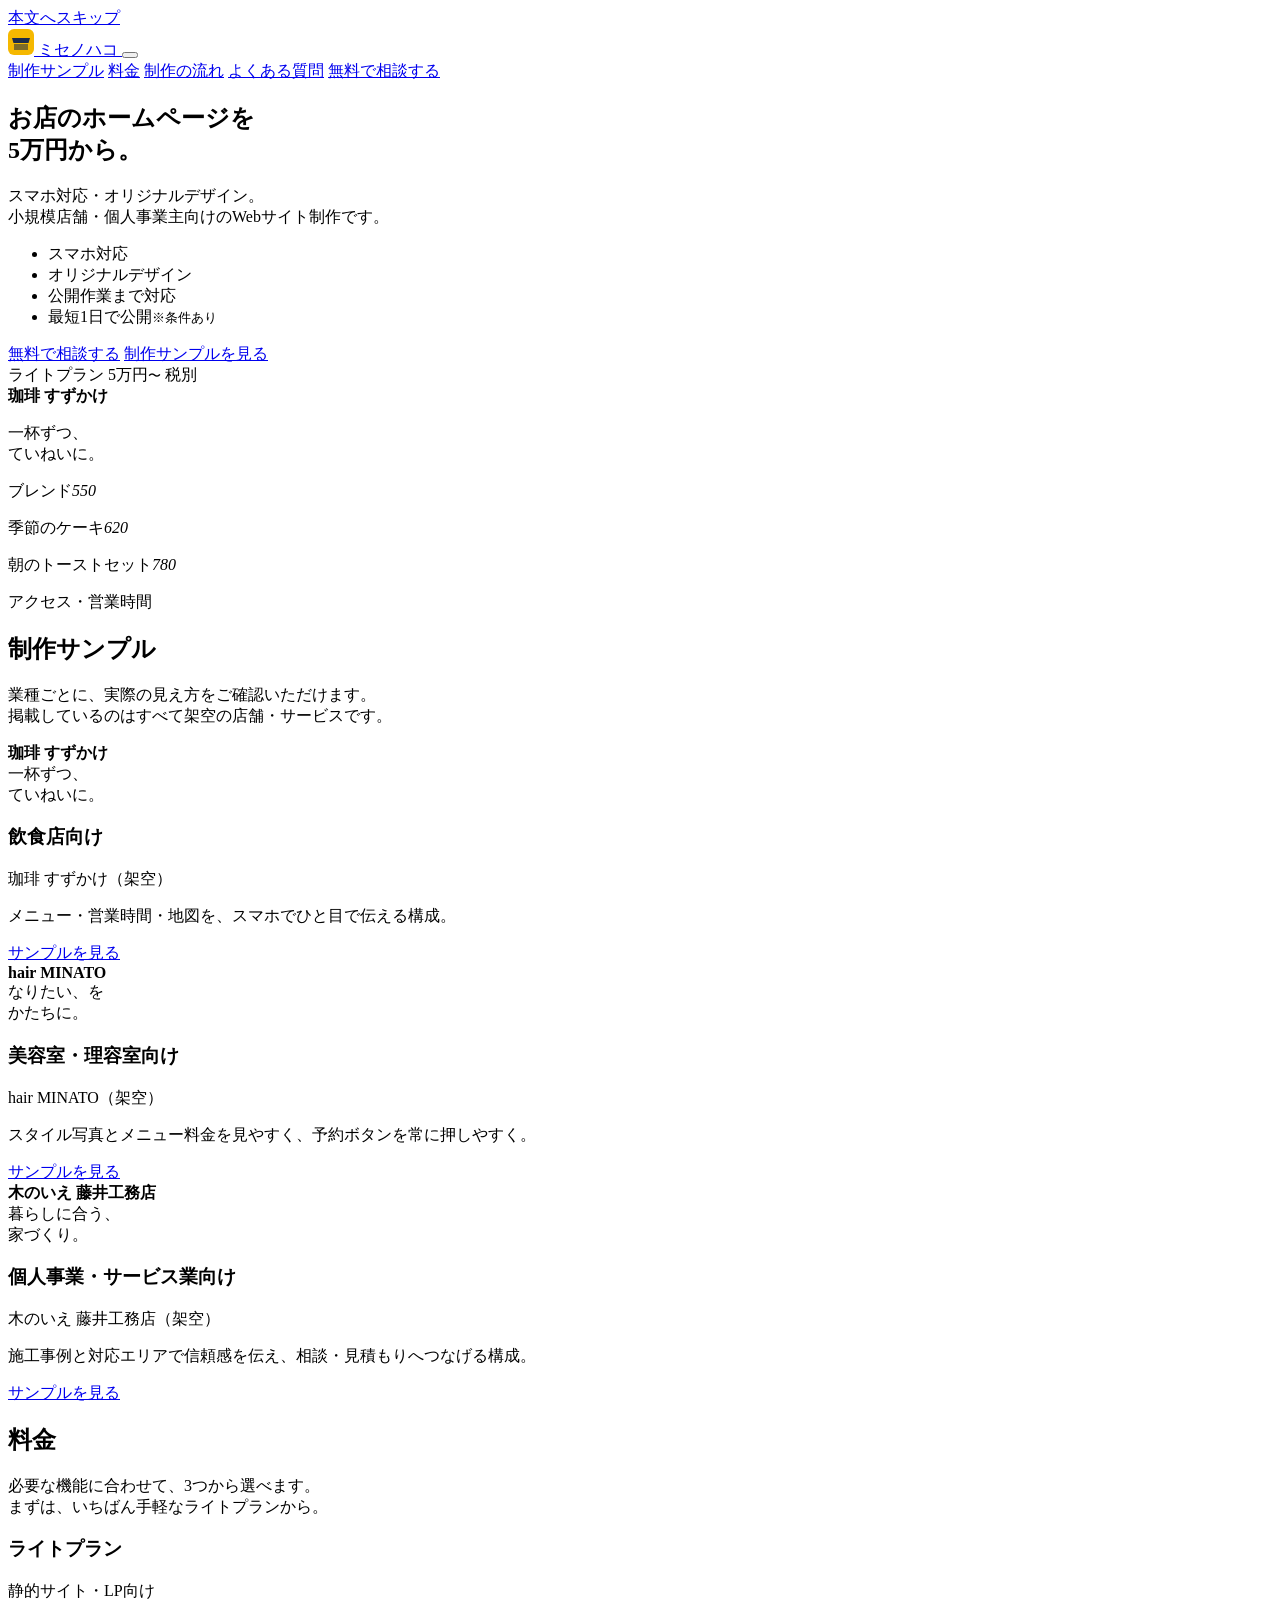
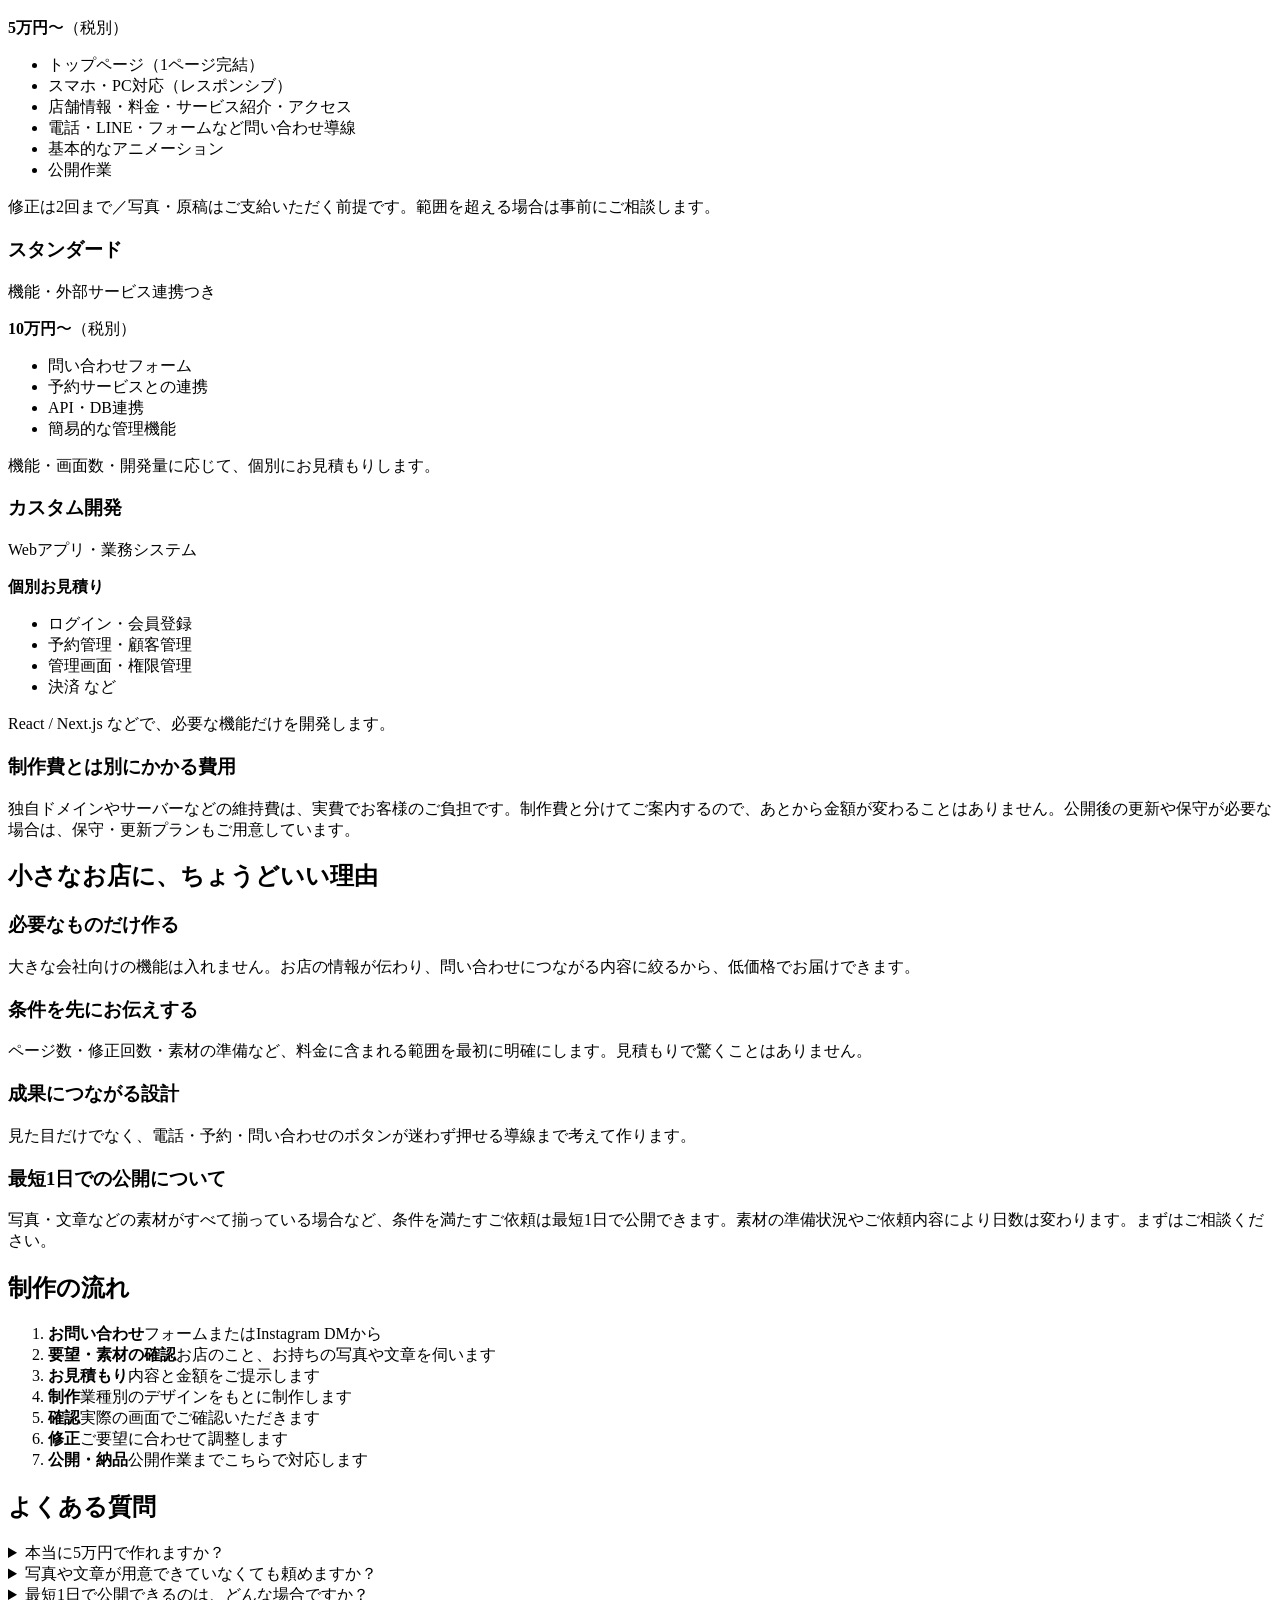
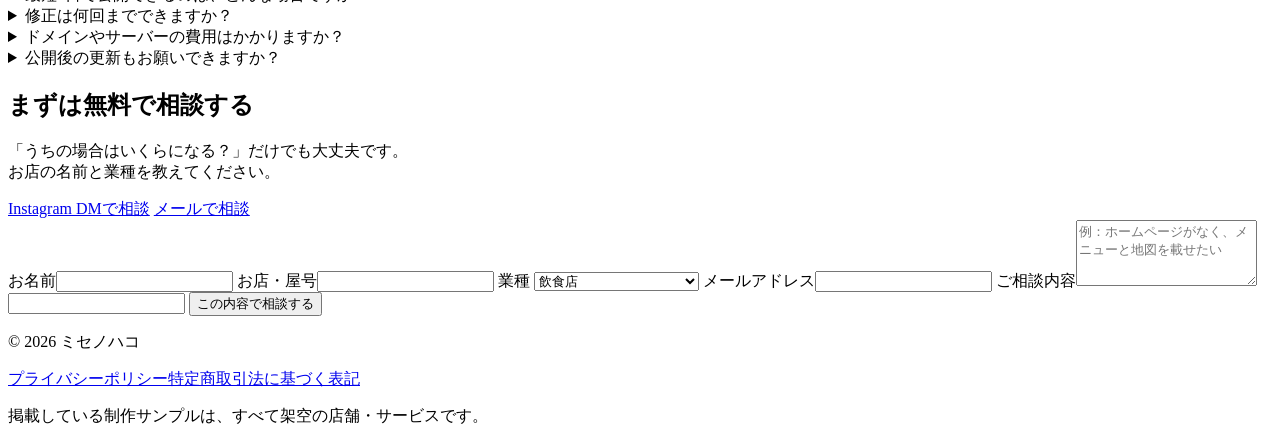
==== index.html @ 2838f40e "Add files via upload" ====
<!DOCTYPE html>
<html lang="ja">
<head>
<meta charset="utf-8">
<meta name="viewport" content="width=device-width, initial-scale=1">
<title>お店のホームページを5万円から｜小規模店舗・個人事業主向けWeb制作｜ミセノハコ</title>
<meta name="description" content="飲食店・美容室・サロン・個人事業主向けのホームページ制作。スマホ対応・オリジナルデザインで5万円から。素材が揃っていれば最短1日で公開（条件あり）。まずは無料でご相談ください。">
<link rel="canonical" href="https://example.com/">
<meta name="theme-color" content="#1B2B4B">
<meta property="og:type" content="website">
<meta property="og:title" content="お店のホームページを5万円から｜ミセノハコ">
<meta property="og:description" content="小規模店舗・個人事業主向け。スマホ対応・オリジナルデザインのWebサイト制作。">
<meta property="og:url" content="https://example.com/">
<meta name="twitter:card" content="summary_large_image">
<link rel="icon" href="/assets/favicon.svg" type="image/svg+xml">
<link rel="preconnect" href="https://fonts.googleapis.com">
<link rel="preconnect" href="https://fonts.gstatic.com" crossorigin>
<link rel="stylesheet" href="https://fonts.googleapis.com/css2?family=Zen+Kaku+Gothic+New:wght@400;500;700;900&display=swap">
<link rel="stylesheet" href="/assets/style.css">
<script type="application/ld+json">
{
  "@context": "https://schema.org",
  "@type": "ProfessionalService",
  "name": "ミセノハコ",
  "description": "小規模店舗・個人事業主向けのホームページ制作サービス",
  "url": "https://example.com/",
  "areaServed": "JP",
  "priceRange": "5万円〜"
}
</script>
</head>
<body>
<a class="skip" href="#main">本文へスキップ</a>

<!-- ============ HEADER ============ -->
<header class="site-header">
  <div class="container header-inner">
    <a class="logo" href="/" aria-label="ミセノハコ トップへ">
      <svg width="26" height="26" viewBox="0 0 26 26" aria-hidden="true"><rect width="26" height="26" rx="6" fill="#F5B800"/><path d="M4 9h18l-1.5 5h-15z" fill="#1B2B4B"/><path d="M6 15h14v6H6z" fill="#1B2B4B" opacity=".55"/></svg>
      <span>ミセノハコ</span>
    </a>
    <button class="nav-toggle" aria-expanded="false" aria-controls="site-nav" aria-label="メニューを開く"><span></span><span></span><span></span></button>
    <nav id="site-nav" class="site-nav" aria-label="メインメニュー">
      <a href="#samples">制作サンプル</a>
      <a href="#price">料金</a>
      <a href="#flow">制作の流れ</a>
      <a href="#faq">よくある質問</a>
      <a class="btn btn-tag btn-sm" href="#contact">無料で相談する</a>
    </nav>
  </div>
</header>

<main id="main">

<!-- ============ HERO ============ -->
<section class="hero">
  <div class="container hero-grid">
    <div class="hero-copy">
      <h1>お店のホームページを<br>5万円から。</h1>
      <p class="hero-lead">スマホ対応・オリジナルデザイン。<br>小規模店舗・個人事業主向けのWebサイト制作です。</p>
      <ul class="hero-points">
        <li>スマホ対応</li>
        <li>オリジナルデザイン</li>
        <li>公開作業まで対応</li>
        <li>最短1日で公開<small>※条件あり</small></li>
      </ul>
      <div class="hero-cta">
        <a class="btn btn-tag" href="#contact">無料で相談する</a>
        <a class="btn btn-ghost" href="#samples">制作サンプルを見る</a>
      </div>
    </div>

    <div class="hero-visual" aria-hidden="true">
      <div class="price-tag">
        <span class="price-tag-label">ライトプラン</span>
        <span class="price-tag-num">5万円<small>〜</small></span>
        <span class="price-tag-note">税別</span>
      </div>
      <div class="phone">
        <div class="phone-screen">
          <div class="ph-nav"><b>珈琲 すずかけ</b><i></i></div>
          <div class="ph-hero"><span class="ph-cup"></span><p>一杯ずつ、<br>ていねいに。</p></div>
          <div class="ph-menu">
            <p><span>ブレンド</span><em>550</em></p>
            <p><span>季節のケーキ</span><em>620</em></p>
            <p><span>朝のトーストセット</span><em>780</em></p>
          </div>
          <div class="ph-btn">アクセス・営業時間</div>
        </div>
      </div>
    </div>
  </div>
</section>

<!-- ============ SAMPLES ============
     サンプルを増やす手順：<article class="sample"> ブロックを丸ごとコピーし、
     テーマ用クラス（theme-cafe など）を追加して色を変えるだけです。 -->
<section class="section" id="samples">
  <div class="container">
    <h2>制作サンプル</h2>
    <p class="section-lead">業種ごとに、実際の見え方をご確認いただけます。<br class="pc">掲載しているのはすべて架空の店舗・サービスです。</p>

    <div class="sample-grid">

      <article class="sample">
        <div class="mock theme-cafe" aria-hidden="true">
          <div class="mock-nav"><b>珈琲 すずかけ</b><i></i></div>
          <div class="mock-title">一杯ずつ、<br>ていねいに。</div>
          <div class="mock-blocks"><span></span><span></span><span></span></div>
          <div class="mock-btn"></div>
        </div>
        <div class="sample-body">
          <h3>飲食店向け</h3>
          <p class="sample-name">珈琲 すずかけ（架空）</p>
          <p>メニュー・営業時間・地図を、スマホでひと目で伝える構成。</p>
          <a class="link" href="/samples/cafe/">サンプルを見る</a>
        </div>
      </article>

      <article class="sample">
        <div class="mock theme-salon" aria-hidden="true">
          <div class="mock-nav"><b>hair MINATO</b><i></i></div>
          <div class="mock-title">なりたい、を<br>かたちに。</div>
          <div class="mock-blocks"><span></span><span></span><span></span></div>
          <div class="mock-btn"></div>
        </div>
        <div class="sample-body">
          <h3>美容室・理容室向け</h3>
          <p class="sample-name">hair MINATO（架空）</p>
          <p>スタイル写真とメニュー料金を見やすく、予約ボタンを常に押しやすく。</p>
          <a class="link" href="/samples/salon/">サンプルを見る</a>
        </div>
      </article>

      <article class="sample">
        <div class="mock theme-craft" aria-hidden="true">
          <div class="mock-nav"><b>木のいえ 藤井工務店</b><i></i></div>
          <div class="mock-title">暮らしに合う、<br>家づくり。</div>
          <div class="mock-blocks"><span></span><span></span><span></span></div>
          <div class="mock-btn"></div>
        </div>
        <div class="sample-body">
          <h3>個人事業・サービス業向け</h3>
          <p class="sample-name">木のいえ 藤井工務店（架空）</p>
          <p>施工事例と対応エリアで信頼感を伝え、相談・見積もりへつなげる構成。</p>
          <a class="link" href="/samples/craft/">サンプルを見る</a>
        </div>
      </article>

    </div>
  </div>
</section>

<!-- ============ PRICE ============ -->
<section class="section section-alt" id="price">
  <div class="container">
    <h2>料金</h2>
    <p class="section-lead">必要な機能に合わせて、3つから選べます。<br class="pc">まずは、いちばん手軽なライトプランから。</p>

    <div class="plans">

      <article class="plan plan-main">
        <h3>ライトプラン</h3>
        <p class="plan-for">静的サイト・LP向け</p>
        <p class="plan-price"><b>5万円</b><span>〜（税別）</span></p>
        <ul class="checks">
          <li>トップページ（1ページ完結）</li>
          <li>スマホ・PC対応（レスポンシブ）</li>
          <li>店舗情報・料金・サービス紹介・アクセス</li>
          <li>電話・LINE・フォームなど問い合わせ導線</li>
          <li>基本的なアニメーション</li>
          <li>公開作業</li>
        </ul>
        <p class="plan-scope">修正は2回まで／写真・原稿はご支給いただく前提です。範囲を超える場合は事前にご相談します。</p>
      </article>

      <article class="plan">
        <h3>スタンダード</h3>
        <p class="plan-for">機能・外部サービス連携つき</p>
        <p class="plan-price"><b>10万円</b><span>〜（税別）</span></p>
        <ul class="checks">
          <li>問い合わせフォーム</li>
          <li>予約サービスとの連携</li>
          <li>API・DB連携</li>
          <li>簡易的な管理機能</li>
        </ul>
        <p class="plan-scope">機能・画面数・開発量に応じて、個別にお見積もりします。</p>
      </article>

      <article class="plan">
        <h3>カスタム開発</h3>
        <p class="plan-for">Webアプリ・業務システム</p>
        <p class="plan-price"><b>個別お見積り</b></p>
        <ul class="checks">
          <li>ログイン・会員登録</li>
          <li>予約管理・顧客管理</li>
          <li>管理画面・権限管理</li>
          <li>決済 など</li>
        </ul>
        <p class="plan-scope">React / Next.js などで、必要な機能だけを開発します。</p>
      </article>

    </div>

    <div class="note-box">
      <h3>制作費とは別にかかる費用</h3>
      <p>独自ドメインやサーバーなどの維持費は、実費でお客様のご負担です。制作費と分けてご案内するので、あとから金額が変わることはありません。公開後の更新や保守が必要な場合は、保守・更新プランもご用意しています。</p>
    </div>
  </div>
</section>

<!-- ============ WHY ============ -->
<section class="section">
  <div class="container">
    <h2>小さなお店に、ちょうどいい理由</h2>
    <div class="why-grid">
      <div>
        <h3>必要なものだけ作る</h3>
        <p>大きな会社向けの機能は入れません。お店の情報が伝わり、問い合わせにつながる内容に絞るから、低価格でお届けできます。</p>
      </div>
      <div>
        <h3>条件を先にお伝えする</h3>
        <p>ページ数・修正回数・素材の準備など、料金に含まれる範囲を最初に明確にします。見積もりで驚くことはありません。</p>
      </div>
      <div>
        <h3>成果につながる設計</h3>
        <p>見た目だけでなく、電話・予約・問い合わせのボタンが迷わず押せる導線まで考えて作ります。</p>
      </div>
    </div>

    <div class="note-box note-box-speed" id="speed">
      <h3>最短1日での公開について</h3>
      <p>写真・文章などの素材がすべて揃っている場合など、条件を満たすご依頼は最短1日で公開できます。素材の準備状況やご依頼内容により日数は変わります。まずはご相談ください。</p>
    </div>
  </div>
</section>

<!-- ============ FLOW ============ -->
<section class="section section-alt" id="flow">
  <div class="container">
    <h2>制作の流れ</h2>
    <ol class="flow">
      <li><b>お問い合わせ</b><span>フォームまたはInstagram DMから</span></li>
      <li><b>要望・素材の確認</b><span>お店のこと、お持ちの写真や文章を伺います</span></li>
      <li><b>お見積もり</b><span>内容と金額をご提示します</span></li>
      <li><b>制作</b><span>業種別のデザインをもとに制作します</span></li>
      <li><b>確認</b><span>実際の画面でご確認いただきます</span></li>
      <li><b>修正</b><span>ご要望に合わせて調整します</span></li>
      <li><b>公開・納品</b><span>公開作業までこちらで対応します</span></li>
    </ol>
  </div>
</section>

<!-- ============ FAQ ============ -->
<section class="section" id="faq">
  <div class="container narrow">
    <h2>よくある質問</h2>
    <details>
      <summary>本当に5万円で作れますか？</summary>
      <p>ライトプランは、1ページ完結のサイトで、写真・原稿をご支給いただく前提の料金です。ページ数が増える場合や素材制作が必要な場合は、内容に応じてお見積もりします。</p>
    </details>
    <details>
      <summary>写真や文章が用意できていなくても頼めますか？</summary>
      <p>ご相談ください。ご用意が難しい場合は、撮影のコツのご案内や文章のたたき台づくりで一緒に進めます。内容によっては別途費用がかかることがあります。</p>
    </details>
    <details>
      <summary>最短1日で公開できるのは、どんな場合ですか？</summary>
      <p>素材・原稿がすべて揃っているなど、条件を満たす場合に対応可能です。すべてのご依頼で1日納品をお約束するものではありません。</p>
    </details>
    <details>
      <summary>修正は何回までできますか？</summary>
      <p>ライトプランは2回までです。それ以上は、内容に応じてご相談のうえ対応します。</p>
    </details>
    <details>
      <summary>ドメインやサーバーの費用はかかりますか？</summary>
      <p>維持費は実費でお客様のご負担です。制作費とは別に、事前に金額をご案内します。</p>
    </details>
    <details>
      <summary>公開後の更新もお願いできますか？</summary>
      <p>はい。保守・更新プランをご用意しています。営業時間やメニューの変更など、必要なぶんだけご依頼いただけます。</p>
    </details>
  </div>
</section>

<!-- ============ CONTACT ============ -->
<section class="section contact" id="contact">
  <div class="container contact-grid">
    <div>
      <h2>まずは無料で相談する</h2>
      <p class="contact-lead">「うちの場合はいくらになる？」だけでも大丈夫です。<br>お店の名前と業種を教えてください。</p>
      <div class="contact-links">
        <a class="btn btn-tag" href="https://instagram.com/misenohako" target="_blank" rel="noopener">Instagram DMで相談</a>
        <a class="btn btn-ghost" href="mailto:hello@example.com">メールで相談</a>
      </div>
    </div>

    <form id="contact-form" class="form" action="https://formspree.io/f/xbglgkvd" method="POST">
      <label>お名前<input type="text" name="name" autocomplete="name" required></label>
      <label>お店・屋号<input type="text" name="shop" autocomplete="organization"></label>
      <label>業種
        <select name="category">
          <option>飲食店</option>
          <option>美容室・理容室</option>
          <option>ネイル・エステなど</option>
          <option>個人事業主</option>
          <option>小規模企業・サービス業</option>
          <option>その他</option>
        </select>
      </label>
      <label>メールアドレス<input type="email" name="email" autocomplete="email" required></label>
      <label>ご相談内容<textarea name="message" rows="4" placeholder="例：ホームページがなく、メニューと地図を載せたい"></textarea></label>
      <input type="text" name="_gotcha" class="hp" tabindex="-1" autocomplete="off" aria-hidden="true">
      <button class="btn btn-tag" type="submit">この内容で相談する</button>
      <p class="form-status" role="status" aria-live="polite"></p>
    </form>
  </div>
</section>

</main>

<footer class="site-footer">
  <div class="container footer-inner">
    <p>© <span id="year">2026</span> ミセノハコ</p>
    <p class="footer-links"><a href="/privacy.html">プライバシーポリシー</a><a href="/tokushoho.html">特定商取引法に基づく表記</a></p>
    <p class="footer-note">掲載している制作サンプルは、すべて架空の店舗・サービスです。</p>
  </div>
</footer>

<script src="/assets/main.js" defer></script>
</body>
</html>
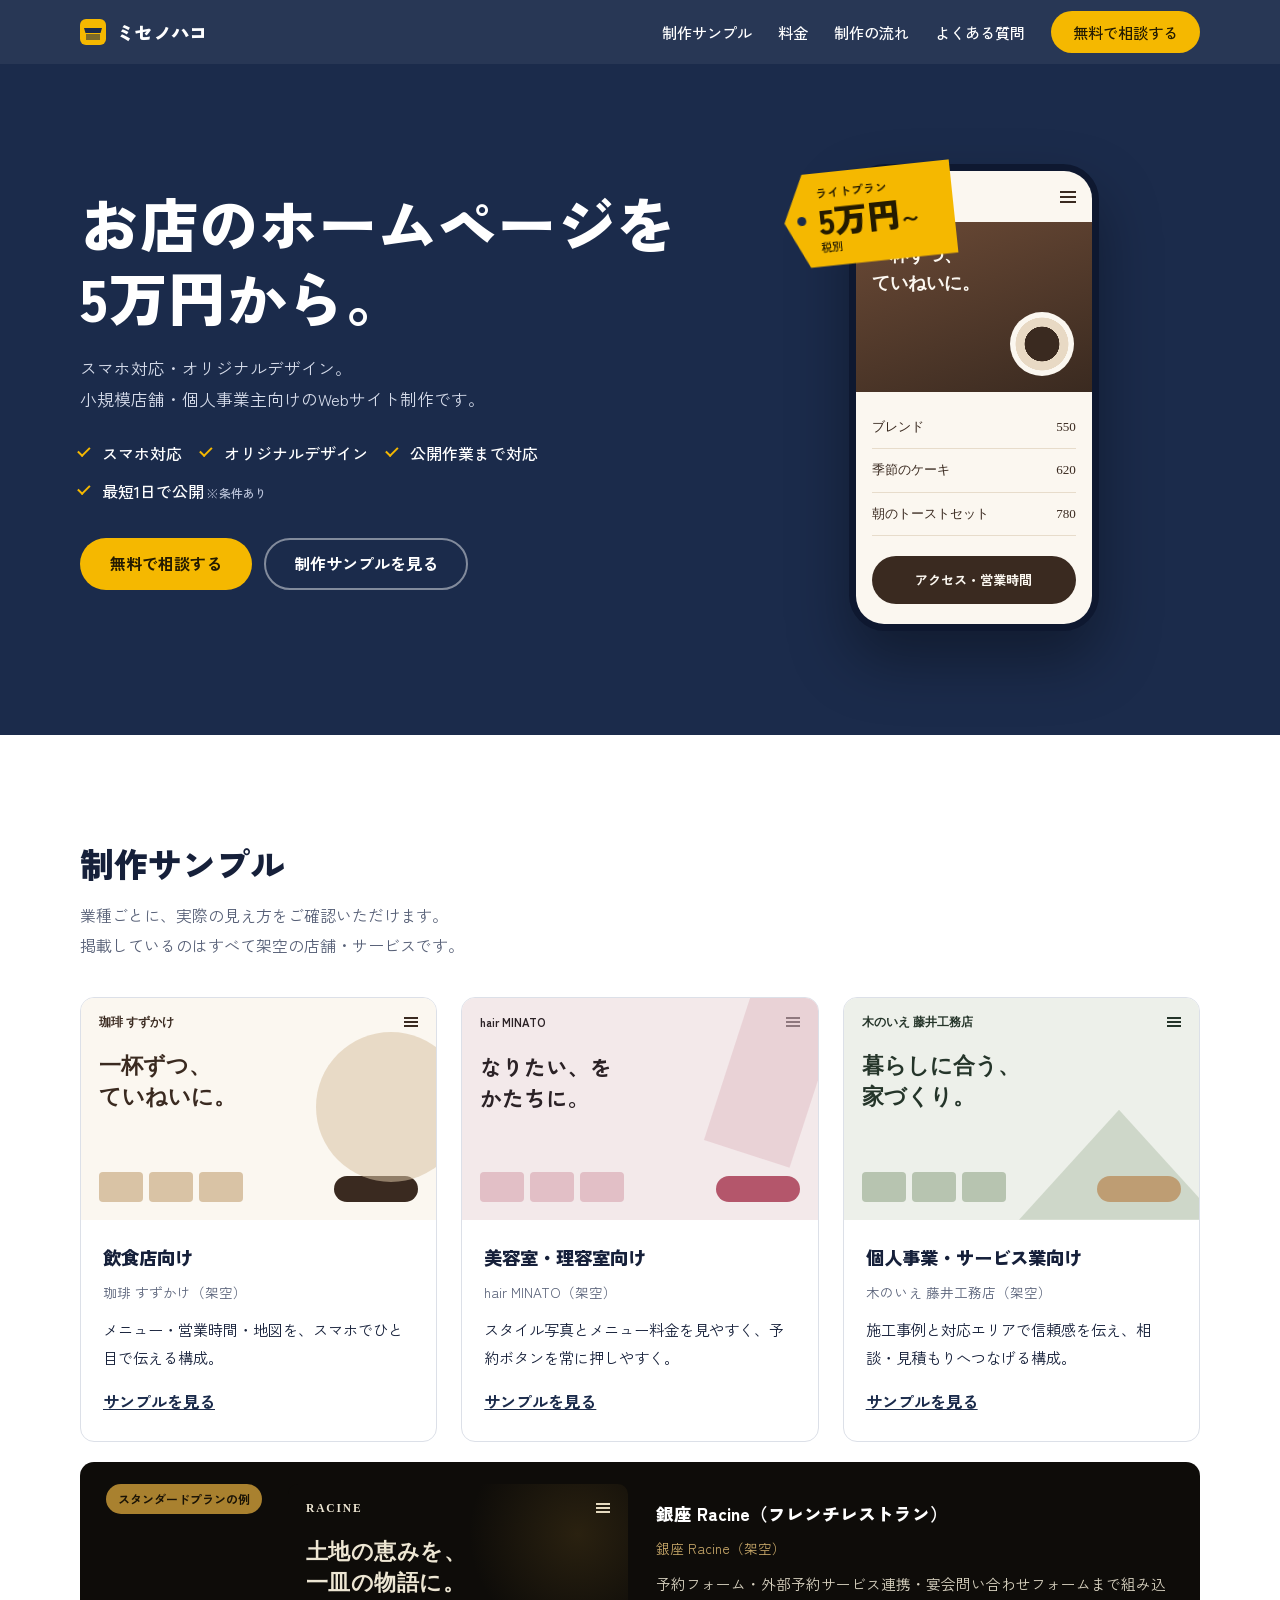
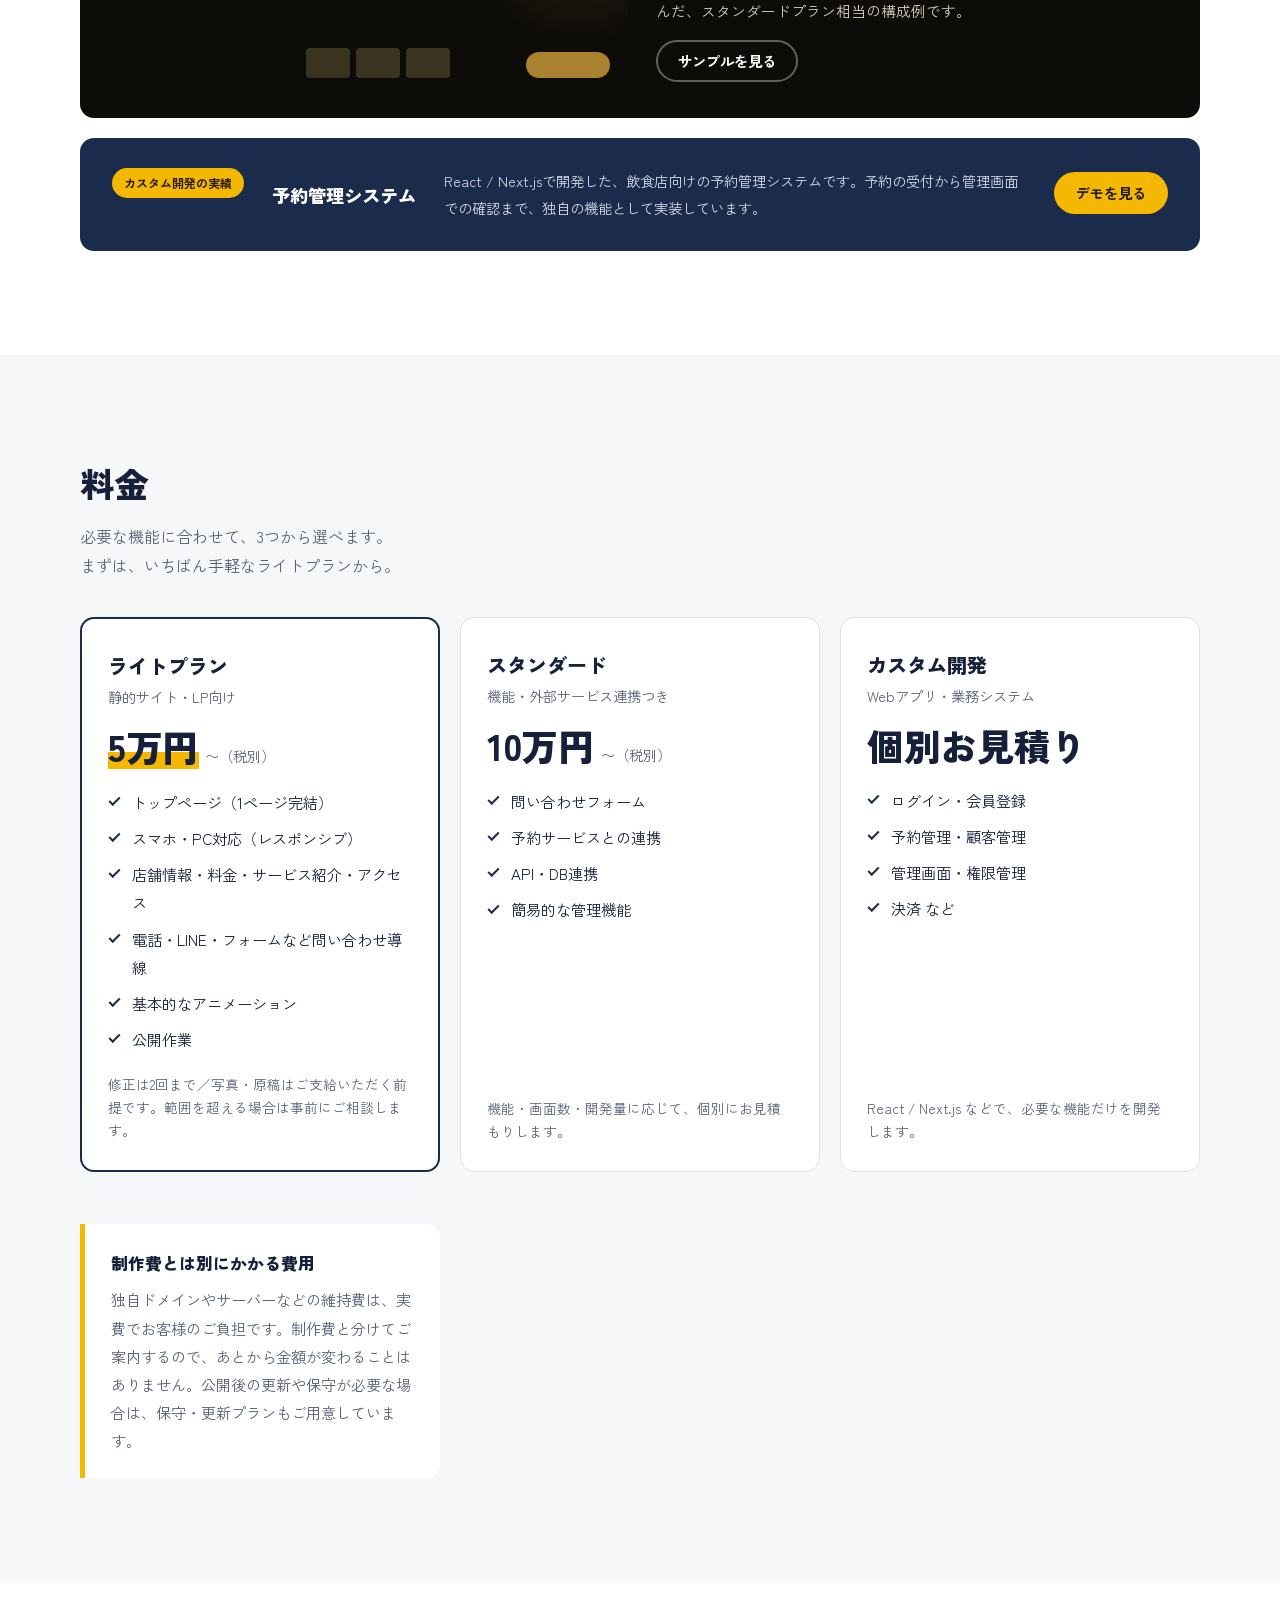
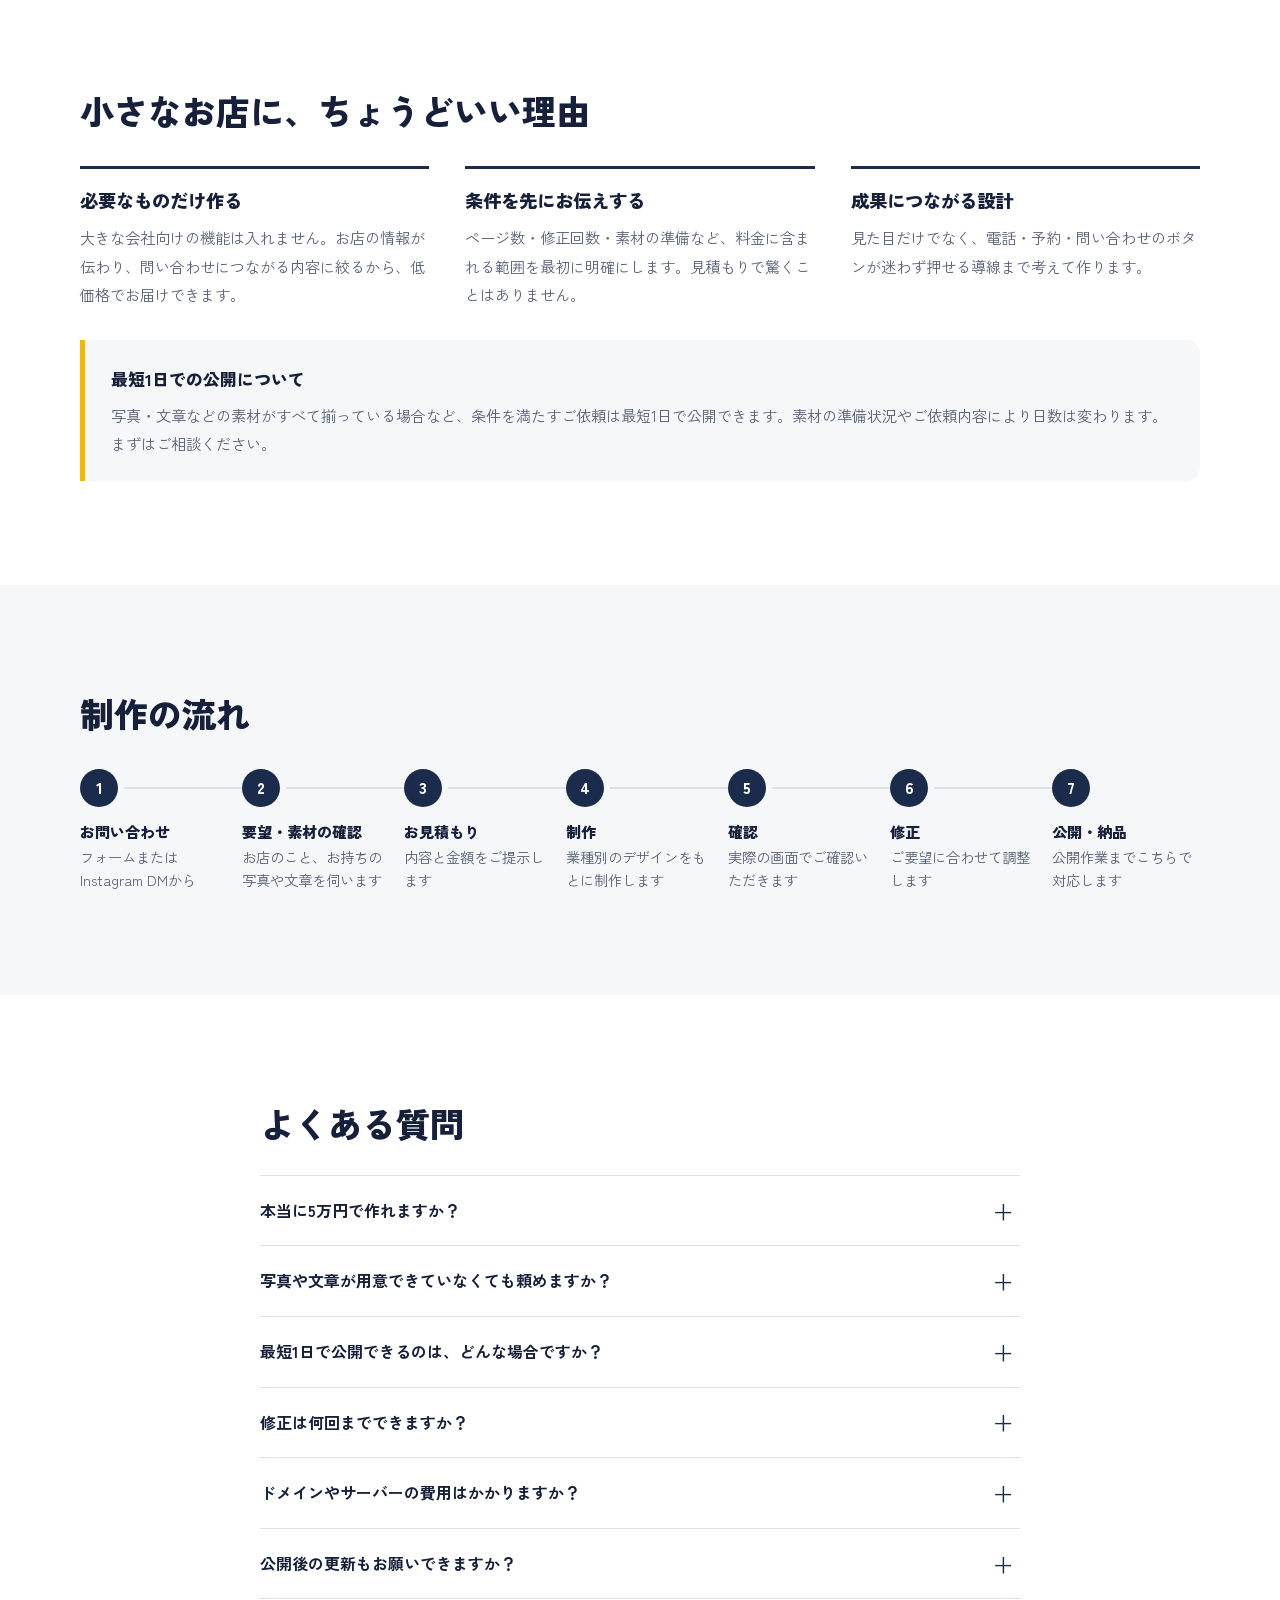
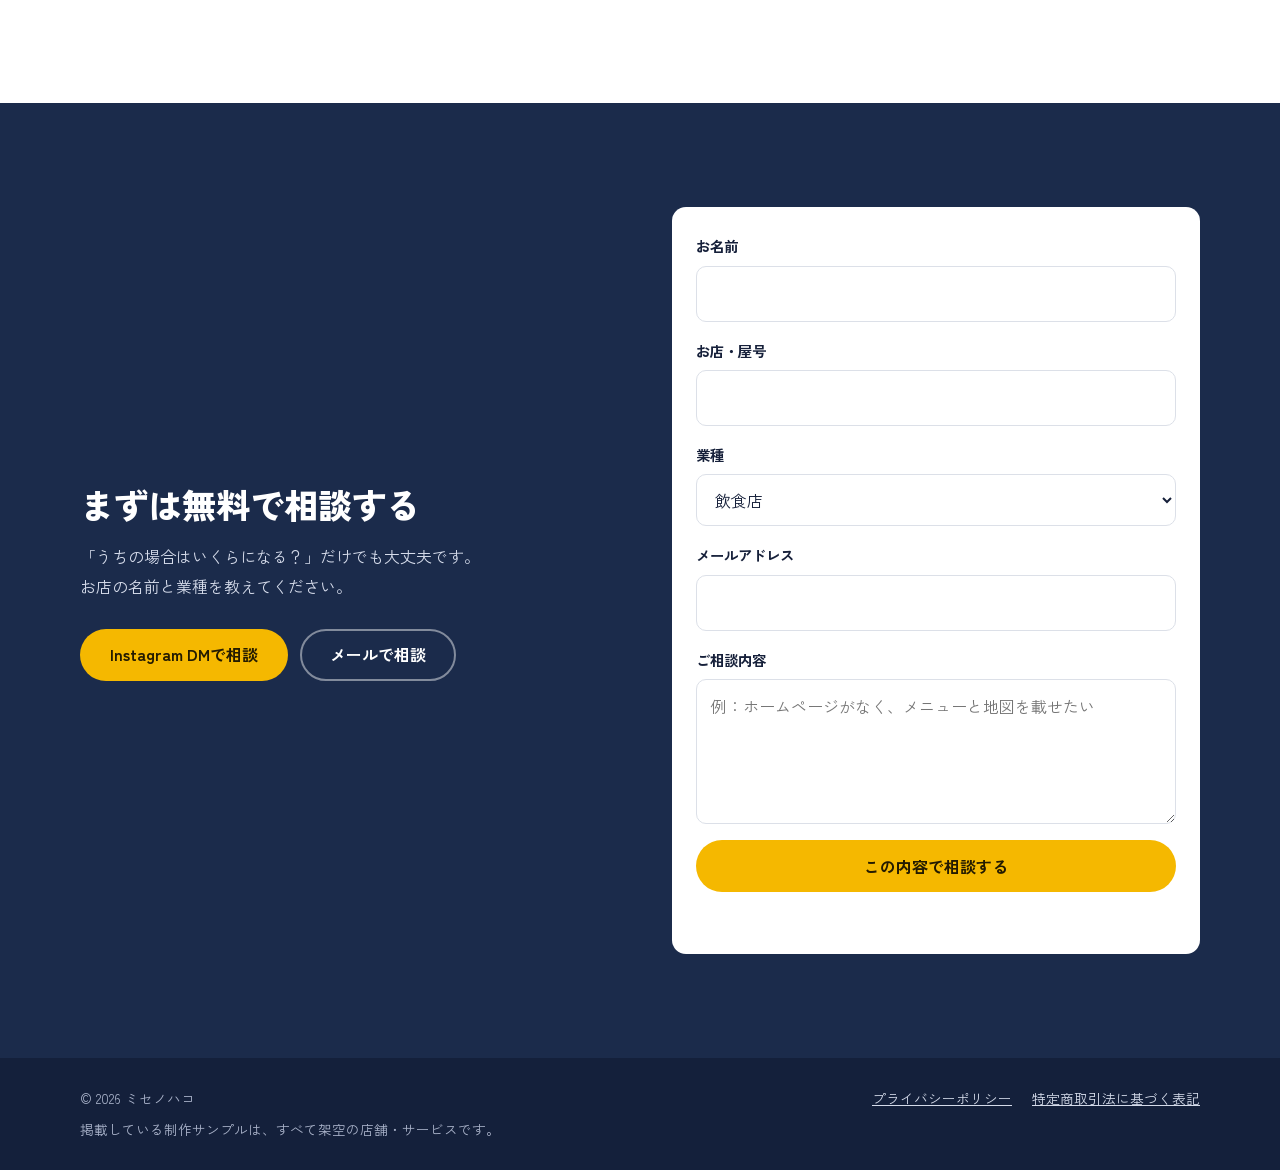
==== commit 89cc2ea5: "銀座サンプルとお礼ページを追加" ====
--- a/index.html
+++ b/index.html
@@ -146,7 +146,30 @@
           <a class="link" href="/samples/craft/">サンプルを見る</a>
         </div>
       </article>
-
+    </div>
+
+    <!-- スタンダードプランの例：銀座レストラン -->
+    <div class="standard-card">
+      <span class="standard-card-tag">スタンダードプランの例</span>
+      <div class="mock theme-ginza" aria-hidden="true">
+        <div class="mock-nav"><b>RACINE</b><i></i></div>
+        <div class="mock-title">土地の恵みを、<br>一皿の物語に。</div>
+        <div class="mock-blocks"><span></span><span></span><span></span></div>
+        <div class="mock-btn"></div>
+      </div>
+      <div class="standard-card-body">
+        <h3>銀座 Racine（フレンチレストラン）</h3>
+        <p class="sample-name">銀座 Racine（架空）</p>
+        <p>予約フォーム・外部予約サービス連携・宴会問い合わせフォームまで組み込んだ、スタンダードプラン相当の構成例です。</p>
+        <a class="btn btn-ghost btn-sm" href="/samples/ginza/">サンプルを見る</a>
+      </div>
+    </div>
+
+    <div class="dev-card">
+      <span class="dev-card-tag">カスタム開発の実績</span>
+      <h3>予約管理システム</h3>
+      <p>React / Next.jsで開発した、飲食店向けの予約管理システムです。予約の受付から管理画面での確認まで、独自の機能として実装しています。</p>
+      <a class="btn btn-tag btn-sm" href="https://restaurant-booking-app-ten.vercel.app/" target="_blank" rel="noopener" data-demo-url="TODO">デモを見る</a>
     </div>
   </div>
 </section>
@@ -200,11 +223,10 @@
         <p class="plan-scope">React / Next.js などで、必要な機能だけを開発します。</p>
       </article>
 
-    </div>
-
-    <div class="note-box">
-      <h3>制作費とは別にかかる費用</h3>
-      <p>独自ドメインやサーバーなどの維持費は、実費でお客様のご負担です。制作費と分けてご案内するので、あとから金額が変わることはありません。公開後の更新や保守が必要な場合は、保守・更新プランもご用意しています。</p>
+      <div class="note-box">
+        <h3>制作費とは別にかかる費用</h3>
+        <p>独自ドメインやサーバーなどの維持費は、実費でお客様のご負担です。制作費と分けてご案内するので、あとから金額が変わることはありません。公開後の更新や保守が必要な場合は、保守・更新プランもご用意しています。</p>
+      </div>
     </div>
   </div>
 </section>
--- a/assets/style.css
+++ b/assets/style.css
@@ -0,0 +1,260 @@
+/* ===== Tokens ===== */
+:root{
+  --indigo:#1B2B4B;
+  --indigo-deep:#14203B;
+  --ink:#16203A;
+  --muted:#586178;
+  --paper:#F6F7F9;
+  --white:#fff;
+  --line:#DCE0E8;
+  --tag:#F5B800;
+  --tag-ink:#241B00;
+  --focus:#2F5BEA;
+  --radius:14px;
+  --font:"Zen Kaku Gothic New","Hiragino Kaku Gothic ProN","Hiragino Sans","Yu Gothic",Meiryo,sans-serif;
+}
+*,*::before,*::after{box-sizing:border-box}
+html{scroll-behavior:smooth;scroll-padding-top:72px;-webkit-text-size-adjust:100%}
+body{margin:0;font-family:var(--font);font-size:16px;line-height:1.85;color:var(--ink);background:var(--white);-webkit-font-smoothing:antialiased}
+img,svg{max-width:100%;display:block}
+a{color:inherit}
+h1,h2,h3,p,ul,ol{margin:0}
+ul,ol{padding:0;list-style:none}
+:focus-visible{outline:3px solid var(--focus);outline-offset:3px;border-radius:4px}
+.skip{position:absolute;left:-999px;top:8px;background:var(--white);color:var(--ink);padding:8px 14px;z-index:100;border-radius:8px}
+.skip:focus{left:8px}
+.container{width:min(1120px,100% - 40px);margin-inline:auto}
+.narrow{width:min(760px,100% - 40px)}
+.pc{display:none}
+
+/* ===== Buttons ===== */
+.btn{display:inline-flex;align-items:center;justify-content:center;min-height:52px;padding:0 28px;border-radius:999px;font-weight:700;font-size:1rem;text-decoration:none;border:2px solid transparent;cursor:pointer;font-family:inherit;transition:transform .15s ease,background-color .15s ease}
+.btn:active{transform:translateY(1px)}
+.btn-tag{background:var(--tag);color:var(--tag-ink)}
+.btn-tag:hover{background:#FFC91F}
+.btn-ghost{border-color:rgba(255,255,255,.45);color:#fff}
+.btn-ghost:hover{background:rgba(255,255,255,.1)}
+.btn-sm{min-height:42px;padding:0 20px;font-size:.9rem}
+.btn[disabled]{opacity:.6;cursor:wait}
+
+/* ===== Header ===== */
+.site-header{position:sticky;top:0;z-index:50;background:rgba(27,43,75,.94);backdrop-filter:blur(8px);-webkit-backdrop-filter:blur(8px)}
+.header-inner{display:flex;align-items:center;justify-content:space-between;height:64px}
+.logo{display:flex;align-items:center;gap:10px;color:#fff;text-decoration:none;font-weight:900;font-size:1.15rem;letter-spacing:.02em}
+.site-nav{display:none;position:absolute;left:0;right:0;top:64px;background:var(--indigo);padding:8px 20px 24px;flex-direction:column;gap:4px;border-top:1px solid rgba(255,255,255,.12)}
+.site-nav.is-open{display:flex}
+.site-nav a{color:#fff;text-decoration:none;padding:12px 0;font-weight:500}
+.site-nav .btn{margin-top:8px;color:var(--tag-ink);padding:0 20px}
+.nav-toggle{display:flex;flex-direction:column;justify-content:center;gap:5px;width:44px;height:44px;padding:0 10px;background:none;border:0;cursor:pointer}
+.nav-toggle span{display:block;height:2px;background:#fff;border-radius:2px}
+
+/* ===== Hero ===== */
+.hero{background:var(--indigo);color:#fff;padding:40px 0 72px;overflow:hidden}
+.hero-grid{display:grid;gap:56px}
+.hero h1{font-size:clamp(2.1rem,8.6vw,3.7rem);line-height:1.25;font-weight:900;letter-spacing:.01em}
+.hero-lead{margin-top:20px;font-size:1.05rem;color:#D5DBEA}
+.hero-points{margin-top:24px;display:flex;flex-wrap:wrap;gap:8px 20px}
+.hero-points li{position:relative;padding-left:22px;font-weight:500}
+.hero-points li::before{content:"";position:absolute;left:0;top:.62em;width:12px;height:7px;border-left:2.5px solid var(--tag);border-bottom:2.5px solid var(--tag);transform:rotate(-45deg) translateY(-3px)}
+.hero-points small{font-size:.75em;color:#B8C1D8;margin-left:2px}
+.hero-cta{margin-top:32px;display:flex;flex-wrap:wrap;gap:12px}
+
+.hero-visual{position:relative;display:flex;justify-content:center;padding-top:20px}
+/* 値札：このページの主役 */
+.price-tag{position:absolute;z-index:2;top:0;left:50%;margin-left:-160px;width:150px;padding:14px 14px 12px 34px;background:var(--tag);color:var(--tag-ink);
+  clip-path:polygon(22px 0,100% 0,100% 100%,22px 100%,0 50%);transform:rotate(-6deg);
+  display:flex;flex-direction:column;line-height:1.2;animation:drop .7s cubic-bezier(.2,.9,.3,1.2) .2s both;box-shadow:none}
+.price-tag::before{content:"";position:absolute;left:13px;top:50%;width:9px;height:9px;margin-top:-4.5px;border-radius:50%;background:var(--indigo)}
+.price-tag-label{font-size:.72rem;font-weight:700}
+.price-tag-num{font-size:2.1rem;font-weight:900;letter-spacing:-.02em;white-space:nowrap}
+.price-tag-num small{font-size:1.1rem;margin-left:1px}
+.price-tag-note{font-size:.7rem;font-weight:500}
+@keyframes drop{from{opacity:0;transform:translateY(-40px) rotate(-16deg)}to{opacity:1;transform:translateY(0) rotate(-6deg)}}
+
+.phone{width:250px;border:7px solid #0E1830;border-radius:36px;background:#0E1830;box-shadow:0 30px 60px rgba(0,0,0,.35)}
+.phone-screen{border-radius:28px;overflow:hidden;background:#FBF7F0;color:#3A2A20;font-family:"Hiragino Mincho ProN","Yu Mincho",serif;min-height:440px}
+.ph-nav{display:flex;justify-content:space-between;align-items:center;padding:14px 16px;font-size:.78rem}
+.ph-nav i{width:16px;height:2px;background:#3A2A20;box-shadow:0 5px #3A2A20,0 -5px #3A2A20}
+.ph-hero{position:relative;height:170px;background:linear-gradient(160deg,#6B4A36,#3A2A20);color:#FBF7F0;padding:20px 16px;font-size:1.15rem;line-height:1.5;font-weight:700}
+.ph-cup{position:absolute;right:18px;bottom:16px;width:64px;height:64px;border-radius:50%;background:radial-gradient(circle at 50% 50%,#3A2A20 0 38%,#E8D9C4 39% 58%,#FBF7F0 59%)}
+.ph-menu{padding:14px 16px}
+.ph-menu p{display:flex;justify-content:space-between;padding:9px 0;border-bottom:1px solid #E7DCCB;font-size:.82rem}
+.ph-menu em{font-style:normal}
+.ph-btn{margin:6px 16px 20px;padding:12px;text-align:center;border-radius:999px;background:#3A2A20;color:#FBF7F0;font-size:.82rem;font-family:var(--font);font-weight:700}
+
+/* ===== Sections ===== */
+.section{padding:72px 0}
+.section-alt{background:var(--paper)}
+.section h2{font-size:clamp(1.55rem,5vw,2.15rem);line-height:1.4;font-weight:900}
+.section-lead{margin-top:14px;color:var(--muted);max-width:40em}
+
+/* Samples */
+.sample-grid{margin-top:36px;display:grid;gap:24px}
+.sample{background:var(--white);border:1px solid var(--line);border-radius:var(--radius);overflow:hidden;display:flex;flex-direction:column}
+.sample-body{padding:20px 22px 24px;display:flex;flex-direction:column;gap:6px;flex:1}
+.sample-body h3{font-size:1.15rem;font-weight:900}
+.sample-name{font-size:.85rem;color:var(--muted)}
+.sample-body p:not(.sample-name){margin-top:4px;font-size:.95rem}
+.sample-status{margin-top:auto;padding-top:10px;font-size:.85rem;font-weight:700;color:var(--muted)}
+.link{margin-top:auto;padding-top:10px;font-weight:700;color:var(--indigo)}
+
+.mock{--bg:#eee;--fg:#222;--ac:#999;--sub:#ccc;position:relative;aspect-ratio:16/10;padding:14px 18px;background:var(--bg);color:var(--fg);overflow:hidden;font-family:"Hiragino Mincho ProN","Yu Mincho",serif}
+.mock-nav{display:flex;justify-content:space-between;align-items:center;font-size:.72rem}
+.mock-nav i{width:14px;height:2px;background:currentColor;box-shadow:0 4px currentColor,0 -4px currentColor}
+.mock-title{position:relative;z-index:1;margin-top:18px;font-size:1.35rem;line-height:1.45;font-weight:700}
+.mock-blocks{position:absolute;left:18px;bottom:18px;display:flex;gap:6px}
+.mock-blocks span{width:44px;height:30px;border-radius:4px;background:var(--sub)}
+.mock-btn{position:absolute;right:18px;bottom:18px;width:84px;height:26px;border-radius:999px;background:var(--ac)}
+.mock::after{content:"";position:absolute;right:-30px;top:34px;width:150px;height:150px;border-radius:50%;background:var(--sub);opacity:.55}
+.theme-cafe{--bg:#FBF7F0;--fg:#3A2A20;--ac:#3A2A20;--sub:#D9C3A5}
+.theme-salon{--bg:#F3E9EA;--fg:#2B2226;--ac:#B4566B;--sub:#E2BFC6;font-family:var(--font)}
+.theme-salon::after{border-radius:0;width:90px;height:170px;transform:rotate(18deg);right:0;top:-10px}
+.theme-craft{--bg:#EDF0EA;--fg:#25352A;--ac:#C9702B;--sub:#B7C4B0}
+.theme-craft::after{border-radius:0;width:200px;height:110px;right:-20px;top:auto;bottom:0;clip-path:polygon(0 100%,50% 0,100% 100%)}
+
+/* Plans */
+.plans{margin-top:36px;display:grid;gap:20px}
+.plan{background:var(--white);border:1px solid var(--line);border-radius:var(--radius);padding:28px 26px;display:flex;flex-direction:column}
+.plan-main{border:2px solid var(--indigo);position:relative}
+.plan h3{font-size:1.25rem;font-weight:900}
+.plan-for{font-size:.9rem;color:var(--muted)}
+.plan-price{margin:14px 0 18px;display:flex;align-items:baseline;gap:6px}
+.plan-price b{font-size:2.3rem;line-height:1.2;font-weight:900;letter-spacing:-.01em}
+.plan-price span{font-size:.9rem;color:var(--muted)}
+.checks{display:grid;gap:8px}
+.checks li{position:relative;padding-left:24px;font-size:.95rem}
+.checks li::before{content:"";position:absolute;left:1px;top:.6em;width:11px;height:6px;border-left:2.5px solid var(--indigo);border-bottom:2.5px solid var(--indigo);transform:rotate(-45deg)}
+.plan-scope{margin-top:auto;padding-top:20px;font-size:.85rem;color:var(--muted);line-height:1.7}
+.plan-main .plan-price b{background:linear-gradient(transparent 62%,var(--tag) 62%)}
+
+.note-box{margin-top:32px;padding:24px 26px;background:var(--white);border-left:5px solid var(--tag);border-radius:0 var(--radius) var(--radius) 0}
+.section-alt .note-box{box-shadow:none}
+.note-box h3{font-size:1.05rem;font-weight:900;margin-bottom:6px}
+.note-box p{font-size:.95rem;color:var(--muted)}
+.note-box-speed{background:var(--paper)}
+
+/* Why */
+.why-grid{margin-top:32px;display:grid;gap:28px}
+.why-grid h3{font-size:1.15rem;font-weight:900;margin-bottom:6px;padding-top:14px;border-top:3px solid var(--indigo)}
+.why-grid p{color:var(--muted);font-size:.95rem}
+
+/* Flow */
+.flow{margin-top:32px;display:grid;gap:0;counter-reset:step}
+.flow li{position:relative;display:grid;gap:2px;padding:0 0 26px 56px;counter-increment:step}
+.flow li::before{content:counter(step);position:absolute;left:0;top:0;width:38px;height:38px;border-radius:50%;background:var(--indigo);color:#fff;display:grid;place-items:center;font-weight:900}
+.flow li::after{content:"";position:absolute;left:18px;top:44px;bottom:6px;width:2px;background:var(--line)}
+.flow li:last-child{padding-bottom:0}
+.flow li:last-child::after{display:none}
+.flow b{font-size:1.05rem;font-weight:900;line-height:38px}
+.flow span{font-size:.9rem;color:var(--muted);line-height:1.6}
+
+/* FAQ */
+details{border-bottom:1px solid var(--line)}
+details:first-of-type{margin-top:28px;border-top:1px solid var(--line)}
+summary{cursor:pointer;list-style:none;padding:20px 40px 20px 0;font-weight:700;position:relative}
+summary::-webkit-details-marker{display:none}
+summary::after{content:"+";position:absolute;right:6px;top:50%;transform:translateY(-50%);font-size:1.5rem;font-weight:400;color:var(--indigo)}
+details[open] summary::after{content:"−"}
+details p{padding:0 0 22px;color:var(--muted);font-size:.95rem}
+
+/* Contact */
+.contact{background:var(--indigo);color:#fff}
+.contact-grid{display:grid;gap:40px}
+.contact-lead{margin-top:14px;color:#D5DBEA}
+.contact-links{margin-top:28px;display:flex;flex-wrap:wrap;gap:12px}
+.form{background:var(--white);color:var(--ink);border-radius:var(--radius);padding:26px 24px;display:grid;gap:16px}
+.form label{display:grid;gap:6px;font-size:.9rem;font-weight:700}
+.form input,.form select,.form textarea{width:100%;font:inherit;font-weight:400;font-size:1rem;padding:12px 14px;border:1.5px solid var(--line);border-radius:10px;background:#fff;color:var(--ink)}
+.form input:focus,.form select:focus,.form textarea:focus{outline:3px solid var(--focus);outline-offset:1px;border-color:var(--focus)}
+.hp{position:absolute!important;left:-9999px!important;width:1px;height:1px}
+.form-status{font-size:.9rem;min-height:1.4em}
+.form-status.is-ok{color:#1B7A45}
+.form-status.is-error{color:#B3261E}
+
+/* Footer */
+.site-footer{background:var(--indigo-deep);color:#AAB3CA;padding:28px 0;font-size:.85rem}
+.footer-inner{display:grid;gap:6px}
+
+/* ===== Tablet / PC ===== */
+@media (min-width:860px){
+  .pc{display:inline}
+  .nav-toggle{display:none}
+  .site-nav{display:flex;position:static;flex-direction:row;align-items:center;gap:26px;padding:0;background:none;border:0}
+  .site-nav a{padding:0;font-size:.95rem}
+  .site-nav .btn{margin:0;padding:0 20px}
+  .hero{padding:80px 0 104px}
+  .hero-grid{grid-template-columns:1.15fr .85fr;align-items:center}
+  .price-tag{margin-left:-190px;top:24px;width:170px}
+  .section{padding:104px 0}
+  .sample-grid{grid-template-columns:repeat(3,1fr)}
+  .plans{grid-template-columns:repeat(3,1fr);align-items:stretch}
+  .why-grid{grid-template-columns:repeat(3,1fr);gap:36px}
+  .flow{grid-template-columns:repeat(7,1fr);gap:14px}
+  .flow li{padding:52px 0 0}
+  .flow li::after{left:44px;right:-14px;top:18px;bottom:auto;width:auto;height:2px}
+  .flow b{line-height:1.4;font-size:.95rem}
+  .contact-grid{grid-template-columns:1fr 1fr;gap:64px;align-items:center}
+  .footer-inner{grid-template-columns:1fr auto;align-items:center}
+}
+
+@media (prefers-reduced-motion:reduce){
+  html{scroll-behavior:auto}
+  .price-tag{animation:none}
+  .btn{transition:none}
+}
+
+/* ===== Footer links / Document pages ===== */
+.footer-links{display:flex;flex-wrap:wrap;gap:6px 20px}
+.footer-links a{color:#D5DBEA}
+.footer-note{grid-column:1/-1}
+.back{color:#fff;font-size:.9rem;text-decoration:none;font-weight:500}
+.doc{padding-top:48px;padding-bottom:88px}
+.doc h1{font-size:clamp(1.6rem,5vw,2.1rem);font-weight:900;line-height:1.4;margin-bottom:20px}
+.doc h2{font-size:1.15rem;font-weight:900;margin:36px 0 8px;padding-top:14px;border-top:3px solid var(--indigo)}
+.doc p,.doc li,.doc dd{font-size:.95rem;color:var(--ink)}
+.doc ul{list-style:disc;padding-left:1.4em;display:grid;gap:4px}
+.doc-note{background:var(--paper);border-left:5px solid var(--tag);padding:14px 18px;margin-bottom:24px;font-size:.9rem;color:var(--muted)}
+.doc-date{margin-top:32px;color:var(--muted)}
+.doc-table{margin:0}
+.doc-table dt{font-weight:900;padding-top:18px;border-top:1px solid var(--line);margin-top:18px;font-size:.95rem}
+.doc-table dt:first-child{margin-top:0;border-top:0;padding-top:0}
+.doc-table dd{margin:4px 0 0}
+@media (min-width:860px){
+  .doc-table{display:grid;grid-template-columns:200px 1fr}
+  .doc-table dt,.doc-table dd{padding:18px 0;margin:0;border-top:1px solid var(--line)}
+  .doc-table dt:first-child,.doc-table dt:first-child+dd{border-top:0;padding-top:0}
+}
+
+/* ===== Dev card (カスタム開発の実績) ===== */
+.dev-card{margin-top:20px;padding:26px;background:var(--indigo);color:#fff;border-radius:var(--radius);display:flex;flex-direction:column;gap:10px}
+.dev-card-tag{align-self:flex-start;padding:4px 12px;border-radius:999px;background:var(--tag);color:var(--tag-ink);font-size:.75rem;font-weight:700}
+.dev-card h3{font-size:1.15rem;font-weight:900}
+.dev-card p{font-size:.9rem;color:#D5DBEA}
+.dev-card .btn{align-self:flex-start;margin-top:4px}
+@media (min-width:860px){
+  .dev-card{flex-direction:row;align-items:center;gap:28px;padding:30px 32px}
+  .dev-card > *{flex-shrink:0}
+  .dev-card p{flex:1;flex-shrink:1;margin:0}
+}
+
+/* ---- 銀座カードのミニプレビューの色 ---- */
+.theme-ginza{--bg:#0E0C09;--fg:#EDE6D3;--ac:#A9812F;--sub:#3A331F;font-family:"Zen Old Mincho","Hiragino Mincho ProN",serif;letter-spacing:.03em}
+.theme-ginza .mock-nav{letter-spacing:.16em}
+.theme-ginza::after{background:radial-gradient(circle,#A9812F,transparent 70%);opacity:.18;width:220px;height:220px;right:-60px;top:-60px}
+
+/* ---- スタンダードプランの例（銀座レストラン） ---- */
+.standard-card{margin-top:20px;background:#0E0C09;border-radius:var(--radius);overflow:hidden;display:flex;flex-direction:column}
+.standard-card-tag{margin:20px 22px 0;align-self:flex-start;padding:4px 12px;border-radius:999px;background:#A9812F;color:#1A1306;font-size:.75rem;font-weight:700}
+.standard-card .mock{margin:16px 22px 0;border-radius:10px}
+.standard-card-body{padding:20px 22px 26px;display:flex;flex-direction:column;gap:6px}
+.standard-card-body h3{color:#fff;font-size:1.1rem;font-weight:900}
+.standard-card-body .sample-name{color:#C9A96A;font-size:.85rem}
+.standard-card-body p:not(.sample-name){margin-top:2px;color:#D8D2C0;font-size:.92rem}
+.standard-card-body .btn-ghost{margin-top:10px;align-self:flex-start;border-color:rgba(255,255,255,.35);color:#fff}
+.standard-card-body .btn-ghost:hover{background:rgba(255,255,255,.08)}
+@media (min-width:860px){
+  .standard-card{flex-direction:row;align-items:stretch}
+  .standard-card-tag{margin:22px 0 0 26px}
+  .standard-card .mock{margin:22px 0 22px 26px;width:340px;flex-shrink:0;align-self:center}
+  .standard-card-body{flex:1;justify-content:center;padding:22px 28px}
+}
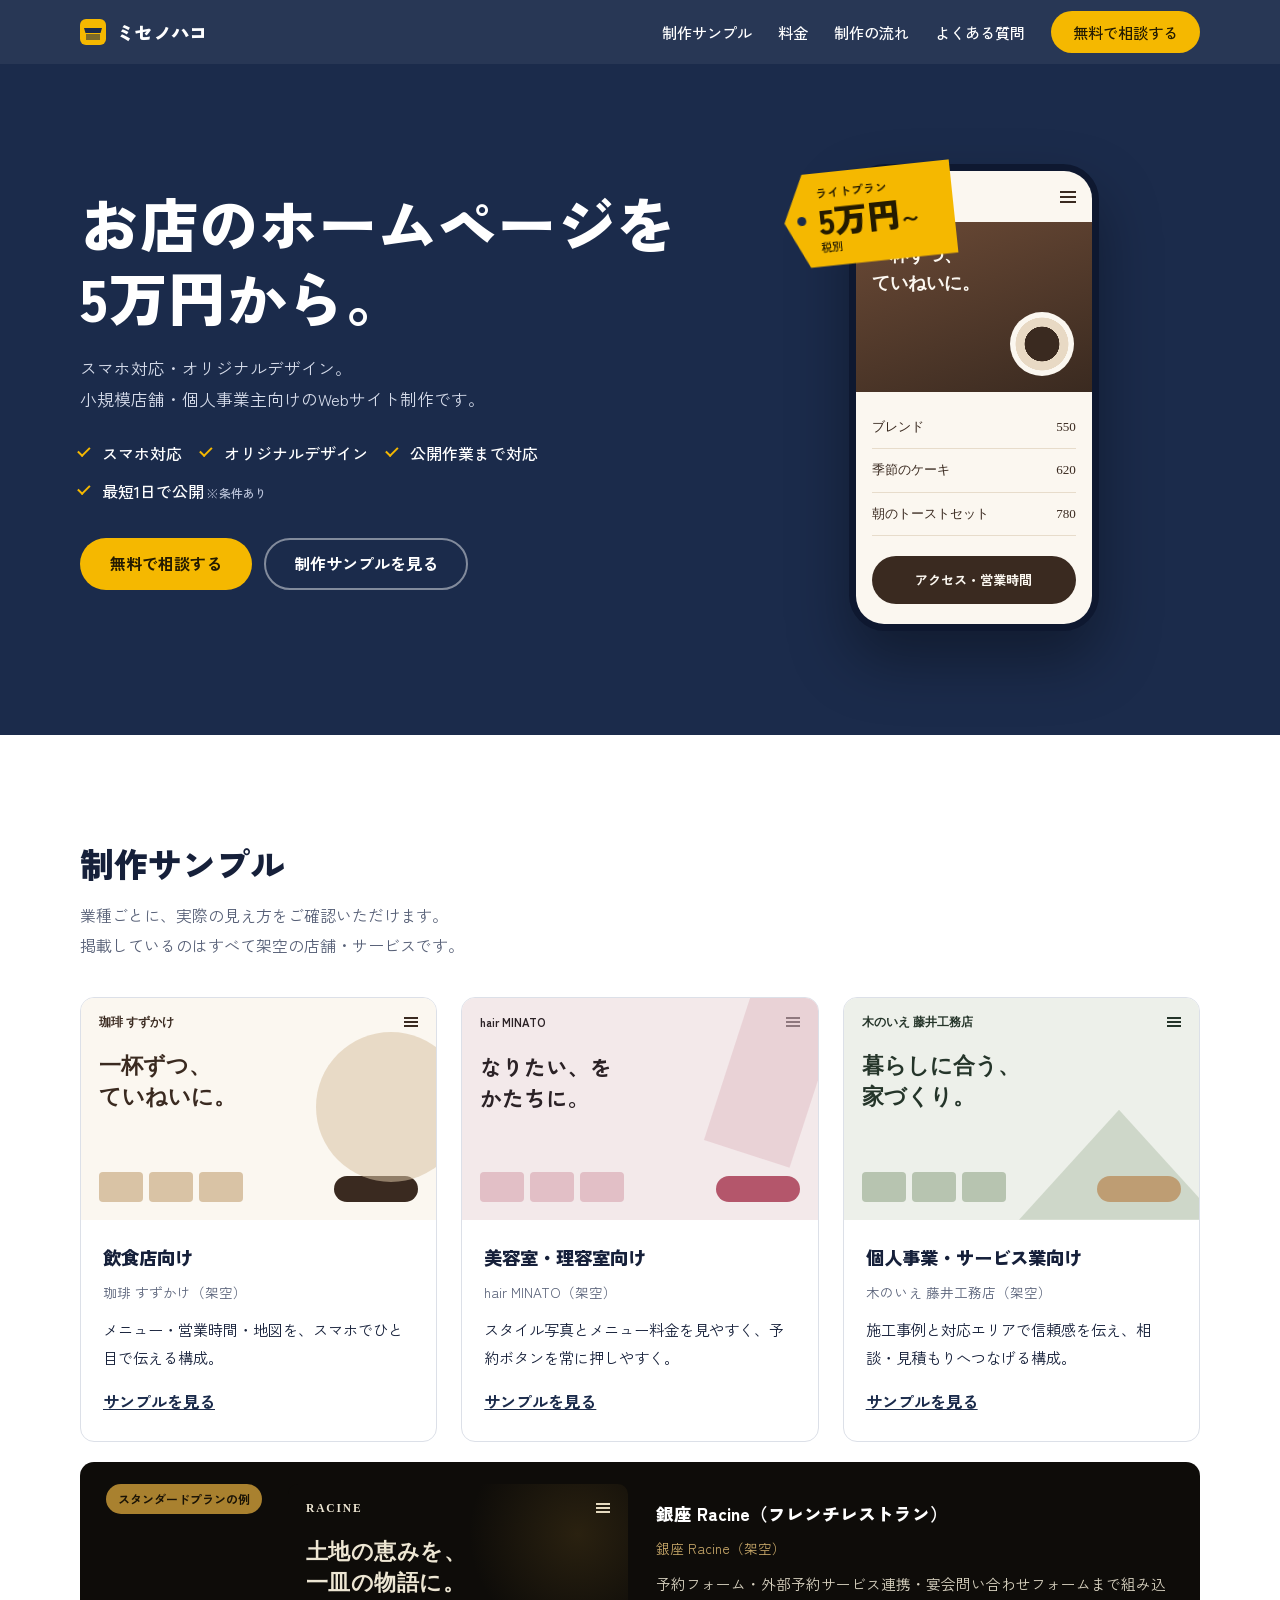
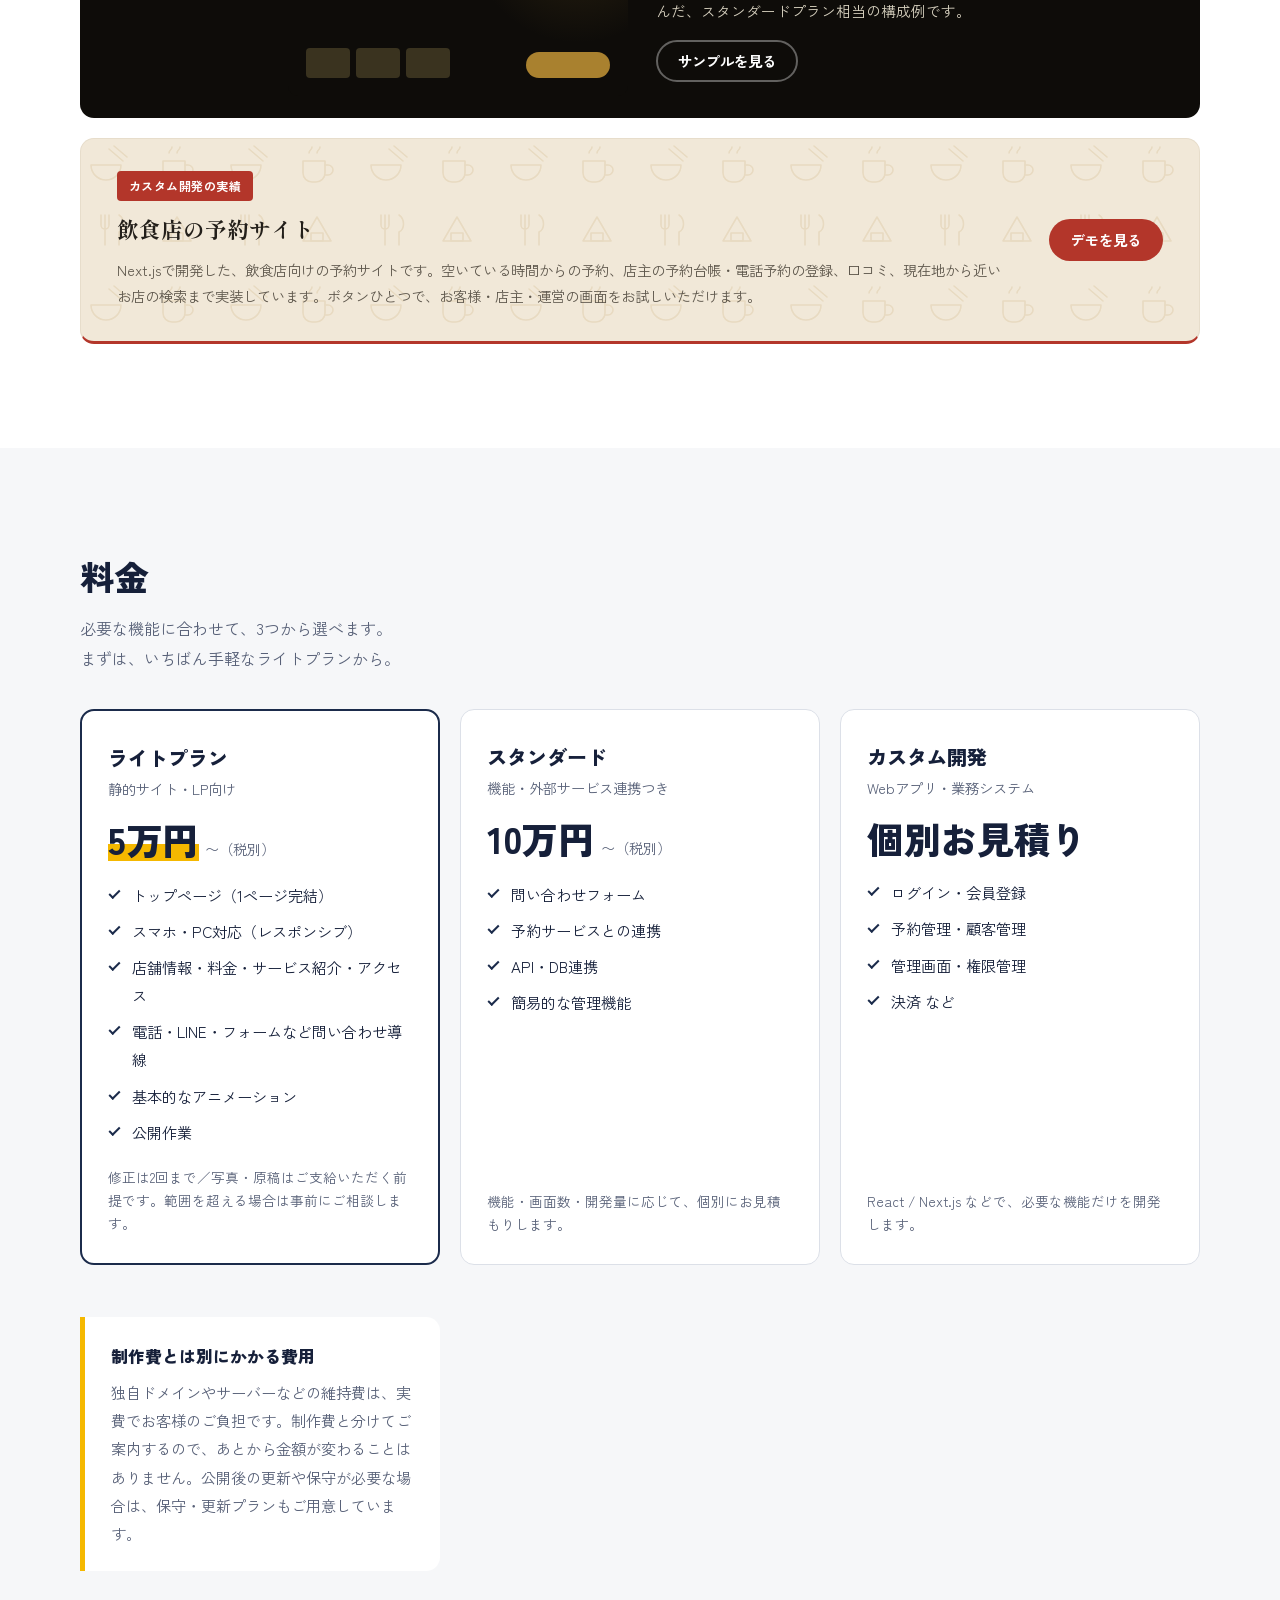
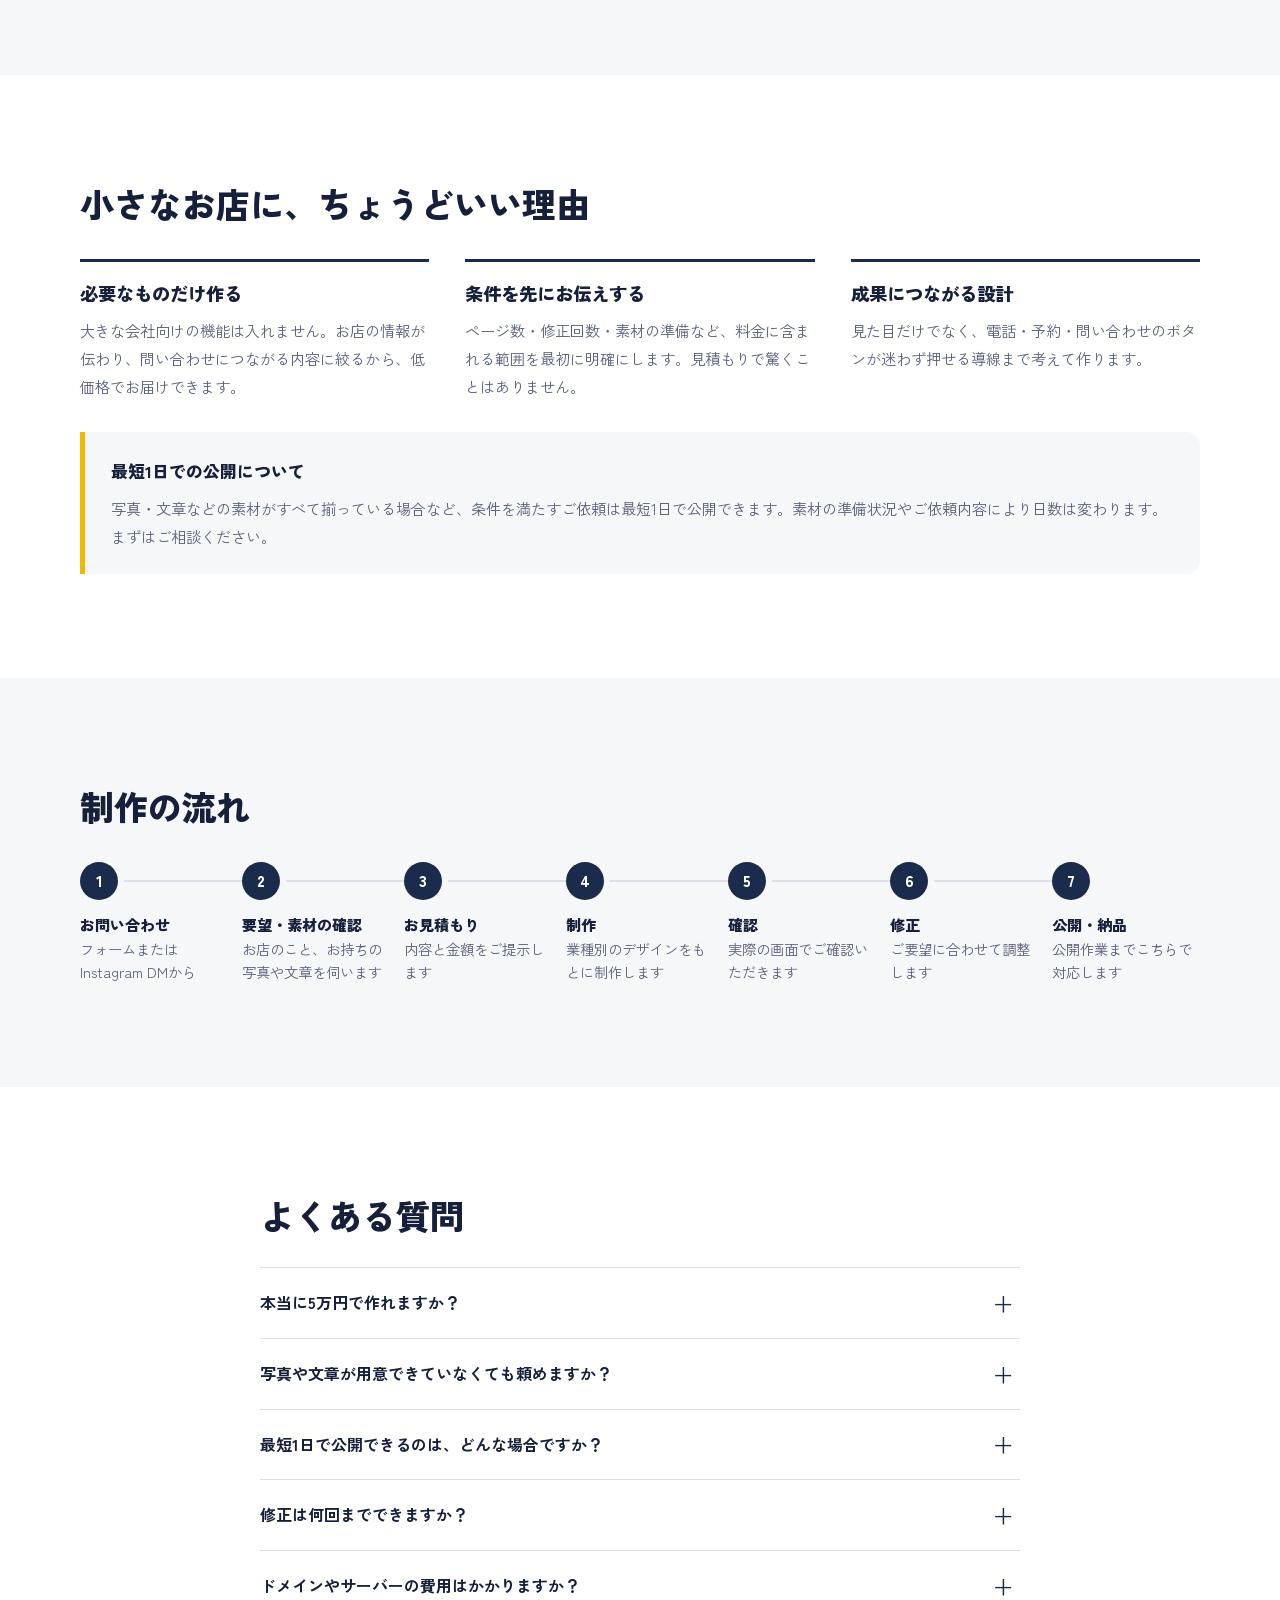
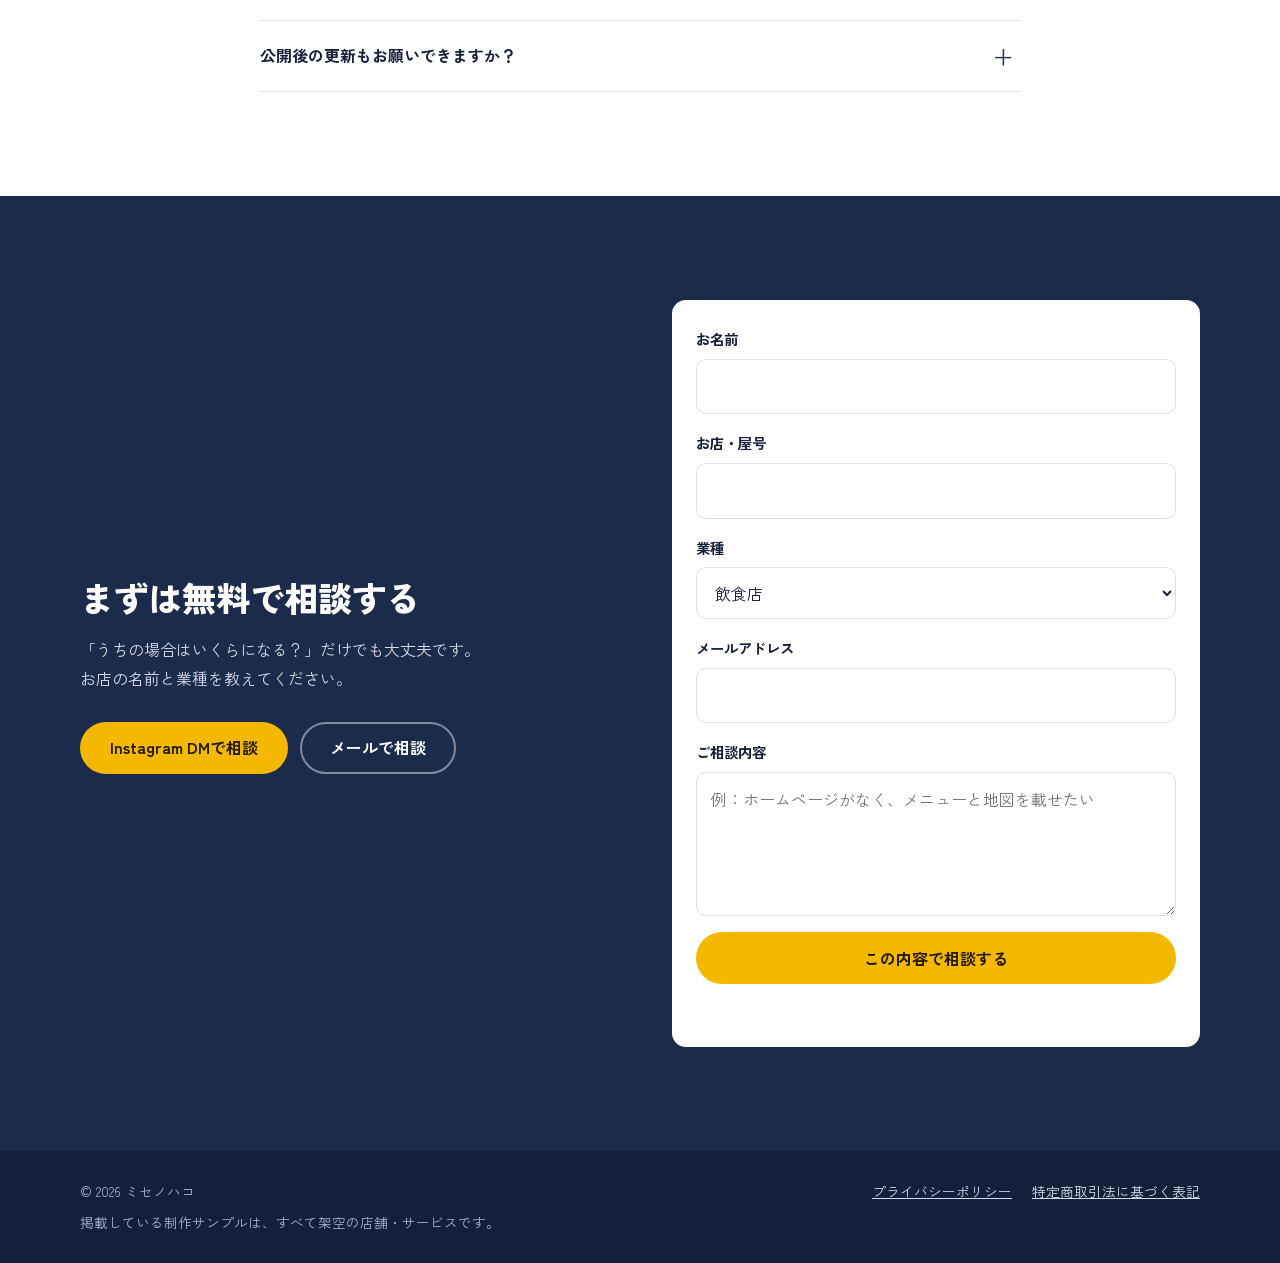
==== commit a25f533f: "Restyle custom-dev card to match booking app" ====
--- a/index.html
+++ b/index.html
@@ -17,6 +17,7 @@
 <link rel="preconnect" href="https://fonts.gstatic.com" crossorigin>
 <link rel="stylesheet" href="https://fonts.googleapis.com/css2?family=Zen+Kaku+Gothic+New:wght@400;500;700;900&display=swap">
 <link rel="stylesheet" href="/assets/style.css">
+<link rel="stylesheet" href="https://fonts.googleapis.com/css2?family=Zen+Kaku+Gothic+New:wght@400;500;700;900&family=Shippori+Mincho:wght@700&display=swap">
 <script type="application/ld+json">
 {
   "@context": "https://schema.org",
@@ -167,8 +168,8 @@
 
     <div class="dev-card">
       <span class="dev-card-tag">カスタム開発の実績</span>
-      <h3>予約管理システム</h3>
-      <p>React / Next.jsで開発した、飲食店向けの予約管理システムです。予約の受付から管理画面での確認まで、独自の機能として実装しています。</p>
+      <h3>飲食店の予約サイト</h3>
+      <p>Next.jsで開発した、飲食店向けの予約サイトです。空いている時間からの予約、店主の予約台帳・電話予約の登録、口コミ、現在地から近いお店の検索まで実装しています。ボタンひとつで、お客様・店主・運営の画面をお試しいただけます。</p>  
       <a class="btn btn-tag btn-sm" href="https://restaurant-booking-app-ten.vercel.app/" target="_blank" rel="noopener" data-demo-url="TODO">デモを見る</a>
     </div>
   </div>
--- a/assets/style.css
+++ b/assets/style.css
@@ -226,15 +226,20 @@
 }
 
 /* ===== Dev card (カスタム開発の実績) ===== */
-.dev-card{margin-top:20px;padding:26px;background:var(--indigo);color:#fff;border-radius:var(--radius);display:flex;flex-direction:column;gap:10px}
-.dev-card-tag{align-self:flex-start;padding:4px 12px;border-radius:999px;background:var(--tag);color:var(--tag-ink);font-size:.75rem;font-weight:700}
-.dev-card h3{font-size:1.15rem;font-weight:900}
-.dev-card p{font-size:.9rem;color:#D5DBEA}
-.dev-card .btn{align-self:flex-start;margin-top:4px}
-@media (min-width:860px){
-  .dev-card{flex-direction:row;align-items:center;gap:28px;padding:30px 32px}
-  .dev-card > *{flex-shrink:0}
-  .dev-card p{flex:1;flex-shrink:1;margin:0}
+/* 予約アプリと同じ配色B(生成り・朱色)。背景の食べ物アイコンは、CSSの中に絵を埋め込んでいる */
+.dev-card{margin-top:20px;padding:26px;background-color:#F1E8D8;background-image:url("data:image/svg+xml,%3Csvg xmlns='http://www.w3.org/2000/svg' width='140' height='140' fill='none' stroke='%23E8DAC1' stroke-width='1.6' stroke-linecap='round' stroke-linejoin='round'%3E%3Cpath d='M10 26h30a15 15 0 0 1-30 0z'/%3E%3Cpath d='M28 10l14 12M33 7l13 11'/%3E%3Cpath d='M82 22h22v12a9 9 0 0 1-9 9h-4a9 9 0 0 1-9-9z'/%3E%3Cpath d='M104 26h3a5 5 0 0 1 0 10h-3'/%3E%3Cpath d='M88 14c0-3 3-3 3-6M96 14c0-3 3-3 3-6'/%3E%3Cpath d='M20 76v10a4 4 0 0 0 8 0V76M24 76v30'/%3E%3Cpath d='M38 76c6 4 6 14 0 17v13'/%3E%3Cpath d='M96 78l14 24H82z'/%3E%3Cpath d='M90 94h12v8H90z'/%3E%3C/svg%3E");color:#231F1A;border:1px solid #E7DDCB;border-bottom:3px solid #B3362A;border-radius:var(--radius);display:flex;flex-direction:column;gap:10px}
+.dev-card-tag{align-self:flex-start;padding:4px 12px;border-radius:4px;background:#B3362A;color:#fff;font-size:.75rem;font-weight:700;letter-spacing:.04em}
+.dev-card h3{margin:0;font-family:"Shippori Mincho","Hiragino Mincho ProN","Yu Mincho",serif;font-size:1.35rem;font-weight:700;color:#231F1A}
+.dev-card p{margin:0;font-size:.9rem;line-height:1.8;color:#5E574C}
+.dev-card .btn{align-self:flex-start;margin-top:6px}
+.dev-card .btn-tag{background:#B3362A;color:#fff}
+.dev-card .btn-tag:hover{background:#8C2A20}
+@media (min-width:860px){
+  /* 左に文章、右にボタン */
+  .dev-card{display:grid;grid-template-columns:1fr auto;column-gap:40px;row-gap:8px;align-items:center;padding:32px 36px}
+  .dev-card-tag,.dev-card h3,.dev-card p{grid-column:1}
+  .dev-card-tag{justify-self:start}
+  .dev-card .btn{grid-column:2;grid-row:1 / span 3;align-self:center;margin:0}
 }
 
 /* ---- 銀座カードのミニプレビューの色 ---- */
